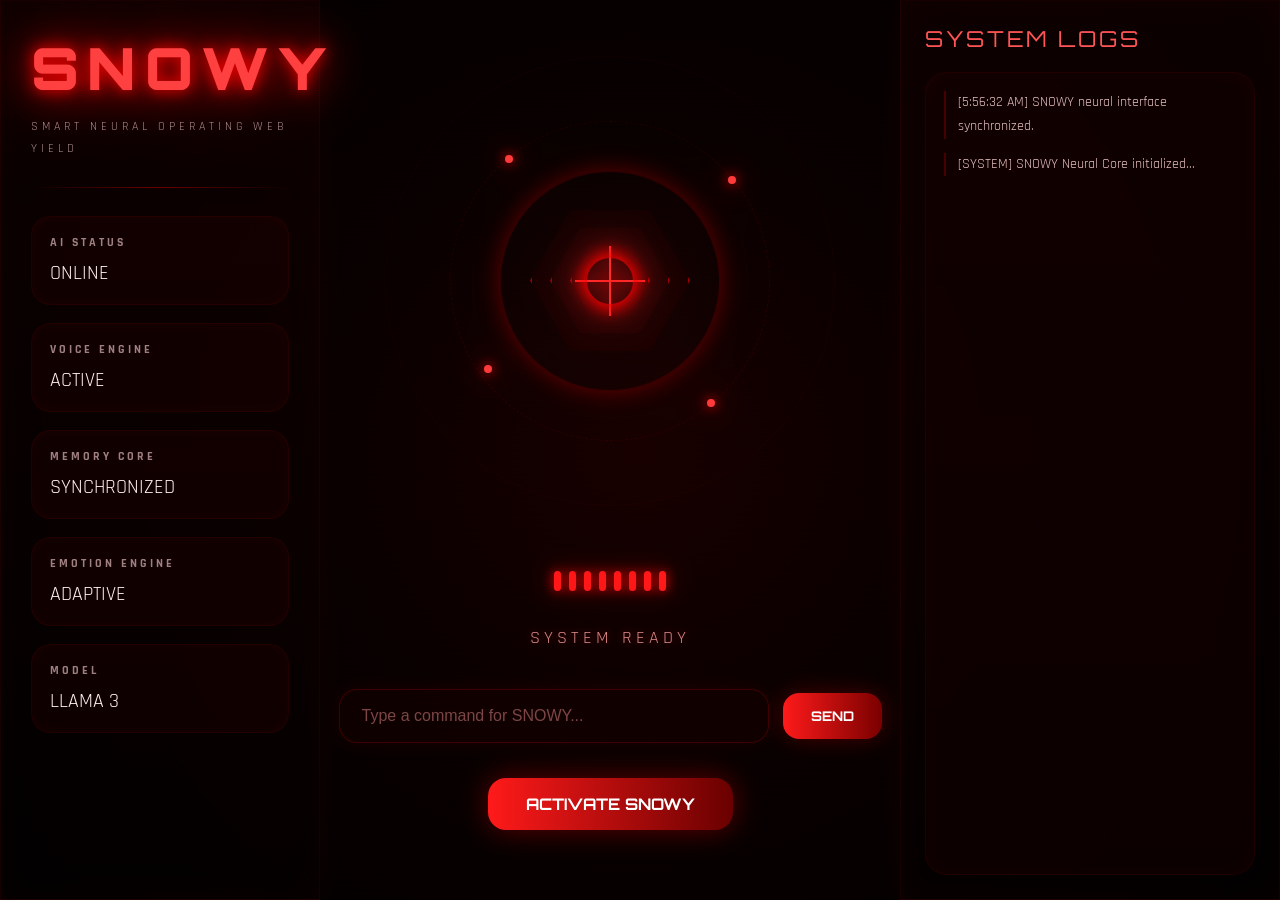
==== Frontend/index.html @ 241a29af "Initial SNOWY commit" ====
<!DOCTYPE html>
<html lang="en">

<head>

<meta charset="UTF-8">
<meta name="viewport" content="width=device-width, initial-scale=1.0">

<title>SNOWY Neural Core</title>

<link rel="preconnect" href="https://fonts.googleapis.com">
<link rel="preconnect" href="https://fonts.gstatic.com" crossorigin>

<link href="https://fonts.googleapis.com/css2?family=Orbitron:wght@400;600;700;900&family=Rajdhani:wght@400;500;600;700&display=swap" rel="stylesheet">

<link rel="stylesheet" href="styles.css">

</head>

<body>

<div class="dashboard">

<div class="panel left-panel">

<div class="logo">
SNOWY
</div>

<div class="subtitle">
Smart Neural Operating Web Yield
</div>

<div class="divider"></div>

<div class="system-card">
<h3>AI STATUS</h3>
<p>ONLINE</p>
</div>

<div class="system-card">
<h3>VOICE ENGINE</h3>
<p>ACTIVE</p>
</div>

<div class="system-card">
<h3>MEMORY CORE</h3>
<p>SYNCHRONIZED</p>
</div>

<div class="system-card">
<h3>EMOTION ENGINE</h3>
<p>ADAPTIVE</p>
</div>

<div class="system-card">
<h3>MODEL</h3>
<p>LLAMA 3</p>
</div>

</div>

<div class="center-panel">

<div class="hologram-core" id="core">

<div class="energy-ring energy-ring1"></div>
<div class="energy-ring energy-ring2"></div>
<div class="energy-ring energy-ring3"></div>

<div class="hex-core">

<div class="hex-layer hex1"></div>
<div class="hex-layer hex2"></div>
<div class="hex-layer hex3"></div>

<div class="neural-symbol">

<div class="symbol-line line1"></div>
<div class="symbol-line line2"></div>
<div class="symbol-line line3"></div>

</div>

</div>

<div class="particle particle1"></div>
<div class="particle particle2"></div>
<div class="particle particle3"></div>
<div class="particle particle4"></div>

</div>

<div class="wave-container">

<div class="bar"></div>
<div class="bar"></div>
<div class="bar"></div>
<div class="bar"></div>
<div class="bar"></div>
<div class="bar"></div>
<div class="bar"></div>
<div class="bar"></div>

</div>

<div class="status" id="status">
SYSTEM READY
</div>

<div class="chat-input-container">

<input
type="text"
id="chatInput"
placeholder="Type a command for SNOWY..."
autocomplete="off"
/>

<button id="sendBtn">
SEND
</button>

</div>

<button class="activate-btn" onclick="startSnowy()">
ACTIVATE SNOWY
</button>

</div>

<div class="panel right-panel">

<div class="logs-title">
SYSTEM LOGS
</div>

<div class="log-box" id="logs">

<div class="log">
[SYSTEM] SNOWY Neural Core initialized...
</div>

</div>

</div>

</div>

<script src="app.js"></script>

</body>
</html>
---- Frontend/styles.css ----
*{
    margin:0;
    padding:0;
    box-sizing:border-box;
}

body{

    background:
    radial-gradient(circle at center,
    #180000 0%,
    #090000 40%,
    #000000 100%);

    overflow:hidden;

    color:#ffd6d6;

    font-family:'Rajdhani',sans-serif;

    height:100vh;

}

/* 🌌 BACKGROUND */

body::before{

    content:"";

    position:fixed;

    width:200%;
    height:200%;

    background:
    radial-gradient(circle,
    rgba(255,0,0,0.18) 1px,
    transparent 1px);

    background-size:45px 45px;

    animation:bgMove 30s linear infinite;

    opacity:0.12;

    pointer-events:none;

}

body::after{

    content:"";

    position:fixed;

    inset:0;

    background:
    linear-gradient(
    rgba(255,0,0,0.03) 1px,
    transparent 1px);

    background-size:100% 4px;

    opacity:0.2;

    pointer-events:none;

}

@keyframes bgMove{

    from{
        transform:translate(0,0);
    }

    to{
        transform:translate(-300px,-300px);
    }

}

/* 🌐 DASHBOARD */

.dashboard{

    position:relative;

    z-index:2;

    display:grid;

    grid-template-columns:320px 1fr 380px;

    height:100vh;

}

/* 🧊 PANELS */

.panel{

    background:
    linear-gradient(
    180deg,
    rgba(20,0,0,0.55),
    rgba(5,0,0,0.35));

    border:
    1px solid rgba(255,0,0,0.08);

    backdrop-filter:blur(18px);

    box-shadow:
    inset 0 0 40px rgba(255,0,0,0.03),
    0 0 40px rgba(255,0,0,0.04);

}

/* 📡 LEFT PANEL */

.left-panel{

    padding:30px;

}

.logo{

    font-family:'Orbitron',sans-serif;

    font-size:58px;

    font-weight:900;

    letter-spacing:10px;

    color:#ff4040;

    text-shadow:
    0 0 15px #ff0000,
    0 0 45px #ff0000,
    0 0 100px rgba(255,0,0,0.45);

}

.subtitle{

    margin-top:12px;

    opacity:0.65;

    letter-spacing:4px;

    font-size:12px;

    text-transform:uppercase;

    line-height:1.8;

}

.divider{

    width:100%;

    height:1px;

    background:
    linear-gradient(
    to right,
    transparent,
    rgba(255,0,0,0.4),
    transparent);

    margin:28px 0;

}

.system-card{

    padding:18px;

    margin-bottom:18px;

    border-radius:20px;

    background:
    rgba(30,0,0,0.4);

    border:
    1px solid rgba(255,0,0,0.08);

    box-shadow:
    inset 0 0 15px rgba(255,0,0,0.04);

}

.system-card h3{

    font-size:12px;

    letter-spacing:3px;

    opacity:0.6;

    margin-bottom:10px;

}

.system-card p{

    font-size:20px;

    color:#fff0f0;

}

/* ⚡ CENTER */

.center-panel{

    position:relative;

    display:flex;

    justify-content:center;
    align-items:center;

    flex-direction:column;

    overflow:hidden;

}

/* 🔥 NEURAL REACTOR */

.hologram-core{

    position:relative;

    width:420px;
    height:420px;

    display:flex;

    justify-content:center;
    align-items:center;

}

/* 🌌 ENERGY RINGS */

.energy-ring{

    position:absolute;

    border-radius:50%;

    border:
    1px solid rgba(255,0,0,0.15);

}

.energy-ring1{

    width:220px;
    height:220px;

    animation:rotate 8s linear infinite;

    box-shadow:
    0 0 25px rgba(255,0,0,0.35);

}

.energy-ring2{

    width:320px;
    height:320px;

    border-style:dashed;

    animation:rotateReverse 16s linear infinite;

    opacity:0.7;

}

.energy-ring3{

    width:450px;
    height:450px;

    opacity:0.25;

    animation:rotate 35s linear infinite;

}

/* 🔺 HEX CORE */

.hex-core{

    position:relative;

    width:180px;
    height:180px;

    display:flex;

    justify-content:center;
    align-items:center;

}

.hex-layer{

    position:absolute;

    width:160px;
    height:160px;

    clip-path:
    polygon(
    25% 6%,
    75% 6%,
    100% 50%,
    75% 94%,
    25% 94%,
    0% 50%
    );

    border:
    2px solid rgba(255,0,0,0.55);

    background:
    rgba(255,0,0,0.03);

    box-shadow:
    0 0 25px rgba(255,0,0,0.2);

}

.hex1{

    animation:
    rotate 8s linear infinite;

}

.hex2{

    width:120px;
    height:120px;

    animation:
    rotateReverse 5s linear infinite;

}

.hex3{

    width:80px;
    height:80px;

    animation:
    rotate 3s linear infinite;

}

/* 🧠 CENTER SYMBOL */

.neural-symbol{

    position:relative;

    width:80px;
    height:80px;

    display:flex;

    justify-content:center;
    align-items:center;

}

.symbol-line{

    position:absolute;

    background:#ff2a2a;

    box-shadow:
    0 0 15px #ff0000,
    0 0 30px rgba(255,0,0,0.7);

}

.line1{

    width:70px;
    height:2px;

    animation:pulseLine 2s infinite;

}

.line2{

    width:2px;
    height:70px;

    animation:pulseLine 2s infinite;

}

.line3{

    width:50px;
    height:50px;

    border-radius:50%;

    border:
    2px solid rgba(255,0,0,0.6);

    background:none;

    animation:
    reactorPulse 3s infinite;

}

/* ✨ FLOATING PARTICLES */

.particle{

    position:absolute;

    width:8px;
    height:8px;

    border-radius:50%;

    background:#ff3a3a;

    box-shadow:
    0 0 12px #ff0000,
    0 0 30px rgba(255,0,0,0.8);

}

.particle1{

    top:20%;
    left:25%;

    animation:float1 4s infinite ease-in-out;

}

.particle2{

    top:70%;
    left:20%;

    animation:float2 5s infinite ease-in-out;

}

.particle3{

    top:25%;
    right:20%;

    animation:float3 6s infinite ease-in-out;

}

.particle4{

    bottom:20%;
    right:25%;

    animation:float1 7s infinite ease-in-out;

}

/* 🎵 AUDIO WAVE */

.wave-container{

    display:flex;

    gap:8px;

    margin-top:80px;

    z-index:5;

}

.bar{

    width:7px;

    height:20px;

    border-radius:12px;

    background:#ff1a1a;

    box-shadow:
    0 0 12px #ff0000,
    0 0 30px rgba(255,0,0,0.5);

    animation:bounce 1s infinite;

}

.bar:nth-child(2){animation-delay:0.1s;}
.bar:nth-child(3){animation-delay:0.2s;}
.bar:nth-child(4){animation-delay:0.3s;}
.bar:nth-child(5){animation-delay:0.4s;}
.bar:nth-child(6){animation-delay:0.5s;}
.bar:nth-child(7){animation-delay:0.6s;}
.bar:nth-child(8){animation-delay:0.7s;}

/* 🧠 STATUS */

.status{

    margin-top:35px;

    font-size:18px;

    letter-spacing:4px;

    opacity:0.85;

    color:#ff9f9f;

    text-shadow:
    0 0 10px rgba(255,0,0,0.5);

    min-height:28px;

}

/* 💬 INPUT */

.chat-input-container{

    margin-top:35px;

    display:flex;

    align-items:center;

    gap:14px;

    z-index:999;

}

#chatInput{

    width:430px;

    padding:17px 22px;

    border-radius:18px;

    border:
    1px solid rgba(255,0,0,0.2);

    background:
    rgba(20,0,0,0.65);

    color:#ffd6d6;

    font-size:16px;

    outline:none;

    backdrop-filter:blur(14px);

    box-shadow:
    0 0 20px rgba(255,0,0,0.08);

}

#chatInput::placeholder{

    color:#ff9a9a;

    opacity:0.45;

}

#chatInput:focus{

    border:
    1px solid rgba(255,0,0,0.55);

    box-shadow:
    0 0 30px rgba(255,0,0,0.2);

}

#sendBtn{

    padding:15px 28px;

    border:none;

    border-radius:16px;

    cursor:pointer;

    background:
    linear-gradient(
    90deg,
    #ff1a1a,
    #7a0000);

    color:#ffffff;

    font-family:'Orbitron',sans-serif;

    font-weight:700;

    transition:0.3s;

    box-shadow:
    0 0 25px rgba(255,0,0,0.25);

}

#sendBtn:hover{

    transform:translateY(-2px);

    box-shadow:
    0 0 40px rgba(255,0,0,0.55);

}

.activate-btn{

    margin-top:35px;

    padding:16px 38px;

    border:none;

    border-radius:18px;

    cursor:pointer;

    background:
    linear-gradient(
    90deg,
    #ff1a1a,
    #6a0000);

    color:#fff;

    font-family:'Orbitron',sans-serif;

    font-size:16px;

    font-weight:700;

    transition:0.4s;

    box-shadow:
    0 0 30px rgba(255,0,0,0.35);

}

.activate-btn:hover{

    transform:translateY(-3px) scale(1.03);

    box-shadow:
    0 0 60px rgba(255,0,0,0.7);

}

.right-panel{

    padding:24px;

    display:flex;

    flex-direction:column;

}

.logs-title{

    font-family:'Orbitron',sans-serif;

    font-size:22px;

    letter-spacing:3px;

    margin-bottom:20px;

    color:#ff5555;

}

.log-box{

    flex:1;

    overflow:auto;

    border-radius:22px;

    background:
    rgba(20,0,0,0.55);

    border:
    1px solid rgba(255,0,0,0.08);

    padding:18px;

    box-shadow:
    inset 0 0 25px rgba(255,0,0,0.03);

}

.log{

    margin-bottom:14px;

    font-size:14px;

    line-height:1.7;

    border-left:
    2px solid rgba(255,0,0,0.25);

    padding-left:12px;

    opacity:0.9;

}

.thinking{

    display:inline-flex;

    gap:5px;

    margin-left:8px;

}

.dot{

    width:8px;
    height:8px;

    border-radius:50%;

    background:#ff3c3c;

    animation:blink 1.2s infinite;

}

.dot:nth-child(2){
    animation-delay:0.2s;
}

.dot:nth-child(3){
    animation-delay:0.4s;
}

@keyframes rotate{

    from{
        transform:rotate(0deg);
    }

    to{
        transform:rotate(360deg);
    }

}

@keyframes rotateReverse{

    from{
        transform:rotate(360deg);
    }

    to{
        transform:rotate(0deg);
    }

}

@keyframes bounce{

    0%,100%{
        height:18px;
    }

    50%{
        height:75px;
    }

}

@keyframes blink{

    0%,100%{
        opacity:0.2;
    }

    50%{
        opacity:1;
    }

}

@keyframes reactorPulse{

    0%{
        transform:scale(1);
        opacity:0.7;
    }

    50%{
        transform:scale(1.2);
        opacity:1;
    }

    100%{
        transform:scale(1);
        opacity:0.7;
    }

}

@keyframes pulseLine{

    0%,100%{
        opacity:0.5;
    }

    50%{
        opacity:1;
    }

}

@keyframes float1{

    0%{
        transform:translateY(0px);
    }

    50%{
        transform:translateY(-18px);
    }

    100%{
        transform:translateY(0px);
    }

}

@keyframes float2{

    0%{
        transform:translateX(0px);
    }

    50%{
        transform:translateX(18px);
    }

    100%{
        transform:translateX(0px);
    }

}

@keyframes float3{

    0%{
        transform:
        translateY(0px)
        translateX(0px);
    }

    50%{
        transform:
        translateY(-12px)
        translateX(12px);
    }

    100%{
        transform:
        translateY(0px)
        translateX(0px);
    }

}

@media(max-width:1100px){

.dashboard{
    grid-template-columns:1fr;
}

.left-panel,
.right-panel{
    display:none;
}

#chatInput{
    width:260px;
}

}

/* 🌈 EMOTIONAL VISUAL STATES */

.mood-calm .hologram-core{

    filter:
    drop-shadow(0 0 25px rgba(255,80,80,0.35));

}

.mood-happy .hologram-core{

    filter:
    drop-shadow(0 0 45px rgba(255,120,120,0.85));

    animation:
    reactorPulse 2s infinite;

}

.mood-sad .hologram-core{

    filter:
    drop-shadow(0 0 18px rgba(120,120,255,0.35));

    opacity:0.8;

}

.mood-focus .hologram-core{

    filter:
    drop-shadow(0 0 55px rgba(255,40,40,0.95));

}

.mood-system .hologram-core{

    animation:
    flicker 0.15s infinite;

}

@keyframes flicker{

    0%{
        opacity:1;
    }

    50%{
        opacity:0.4;
    }

    100%{
        opacity:1;
    }

}

/* 🌌 THINKING MODE */

.thinking-active .hologram-core{

    animation:
    reactorPulse 1.4s infinite;

    filter:
    drop-shadow(
    0 0 75px rgba(255,0,0,1)
    );

}

.thinking-active .energy-ring1{

    animation:
    rotate 1.8s linear infinite;

}

.thinking-active .energy-ring2{

    animation:
    rotateReverse 3s linear infinite;

}

.thinking-active .particle{

    transform:scale(1.4);

}

/* 🗣️ SPEAKING REACTOR MODE */

.speaking-active .hologram-core{

    animation:
    reactorPulse 1.2s infinite;

    filter:
    drop-shadow(
    0 0 65px rgba(255,40,40,0.95)
    );

}

.speaking-active .energy-ring1{

    animation:
    rotate 2s linear infinite;

}

.speaking-active .energy-ring2{

    animation:
    rotateReverse 4s linear infinite;

}

.speaking-active .bar{

    animation-duration:0.45s;

}

/* 😴 IDLE BREATHING */

.idle-breathing .hologram-core{

    animation:
    idleBreathing 5s ease-in-out infinite;

}

@keyframes idleBreathing{

    0%{
        transform:scale(1);
    }

    50%{
        transform:scale(1.03);
    }

    100%{
        transform:scale(1);
    }

}

/* 🌌 SMOOTH TRANSITIONS */

.hologram-core,
.energy-ring,
.bar,
.particle{

    transition:
    all 0.45s ease;

}

/* 🌌 CUSTOM SCROLLBAR */

.log-box::-webkit-scrollbar{

    width:6px;

}

.log-box::-webkit-scrollbar-track{

    background:
    rgba(20,0,0,0.25);

}

.log-box::-webkit-scrollbar-thumb{

    background:
    rgba(255,0,0,0.35);

    border-radius:12px;

}

.log-box::-webkit-scrollbar-thumb:hover{

    background:
    rgba(255,0,0,0.6);

}
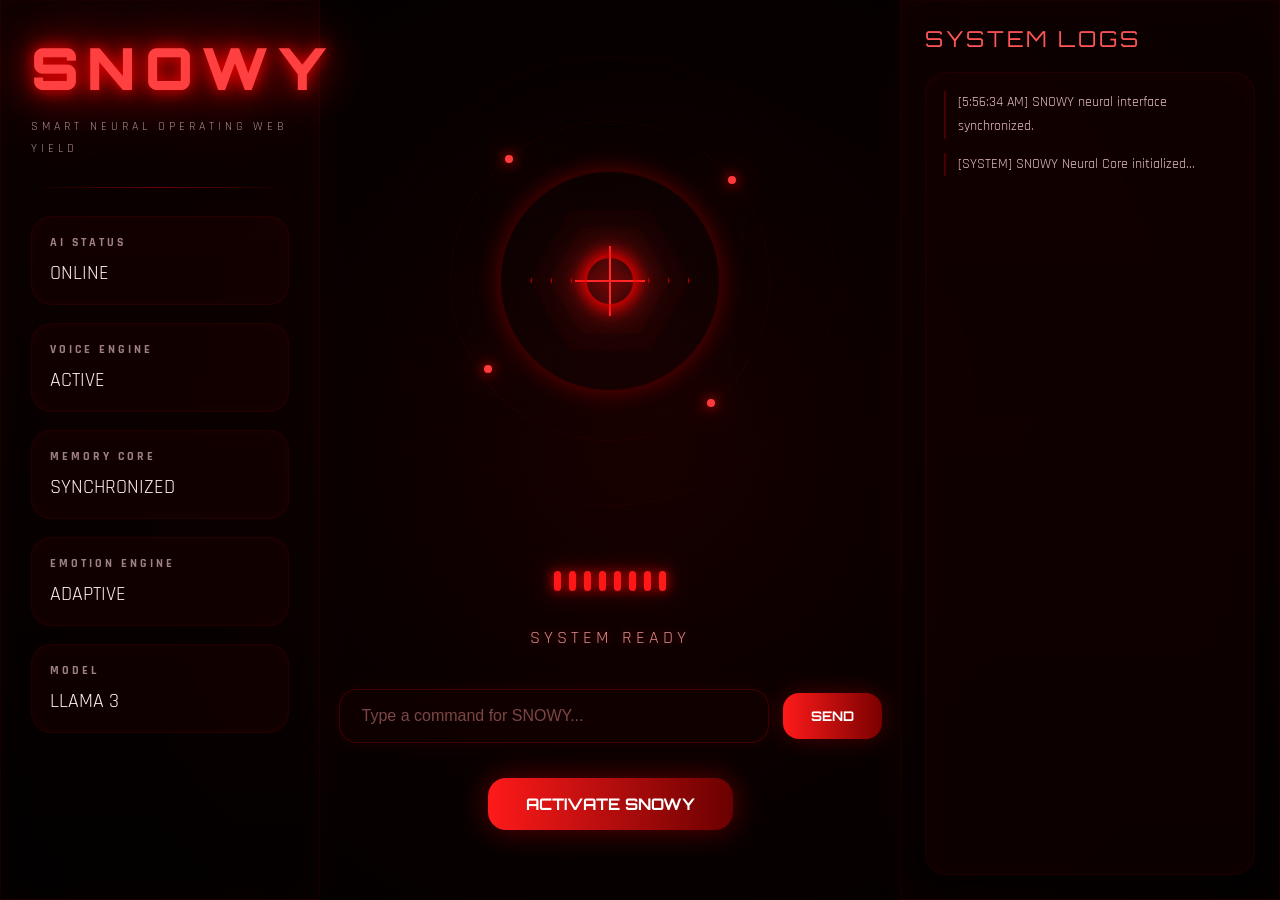
==== commit b9e9a211: "Add PWA support" ====
--- a/Frontend/index.html
+++ b/Frontend/index.html
@@ -2,6 +2,10 @@
 <html lang="en">
 
 <head>
+
+<link rel="manifest" href="manifest.json">
+
+<meta name="theme-color" content="#00ffff">
 
 <meta charset="UTF-8">
 <meta name="viewport" content="width=device-width, initial-scale=1.0">
@@ -149,5 +153,11 @@
 
 <script src="app.js"></script>
 
+<script>
+if ("serviceWorker" in navigator) {
+    navigator.serviceWorker.register("service-worker.js");
+}
+</script>
+
 </body>
 </html>
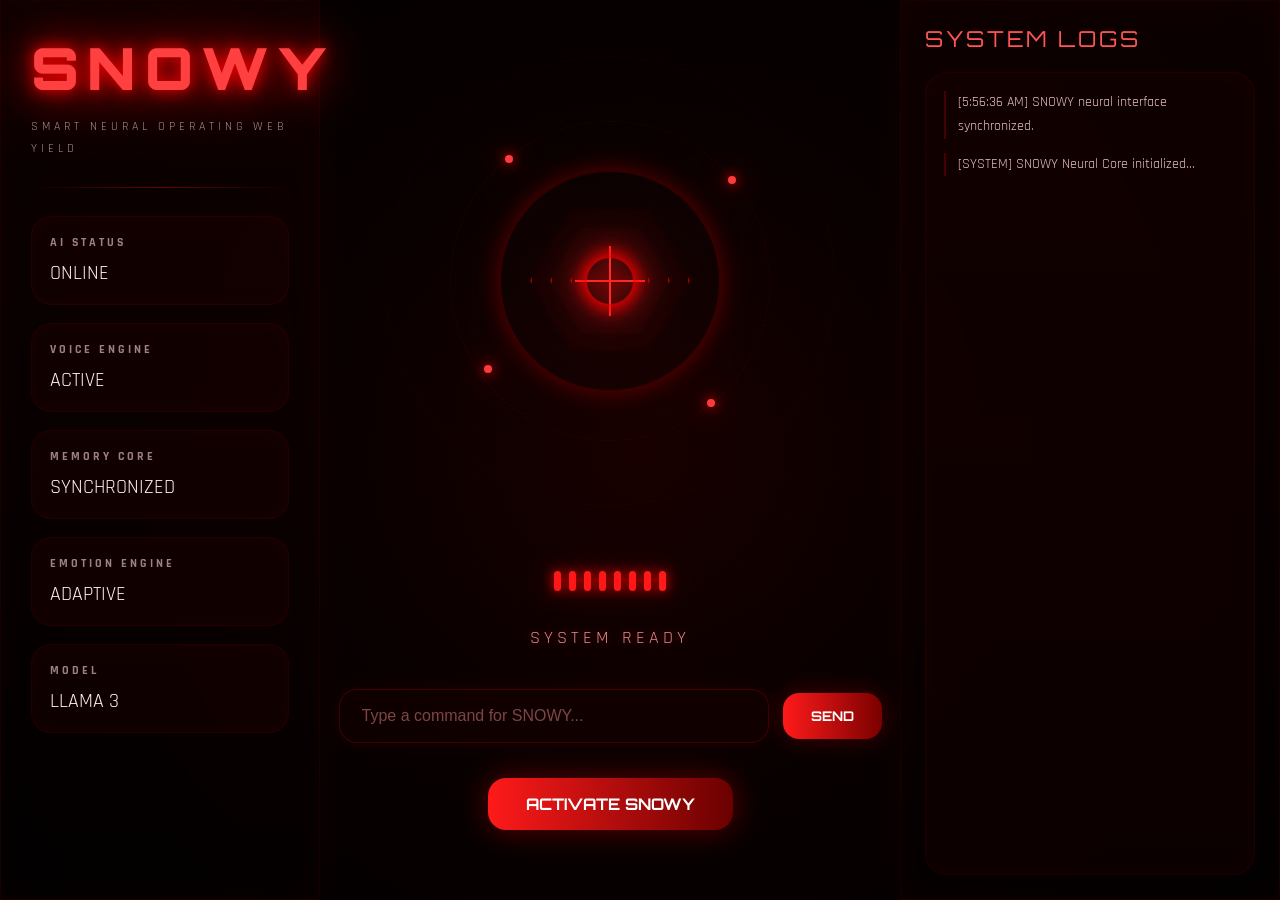
==== commit d60578a8: "Move backend URL to config" ====
--- a/Frontend/index.html
+++ b/Frontend/index.html
@@ -151,6 +151,8 @@
 
 </div>
 
+<script src="config.js"></script>
+
 <script src="app.js"></script>
 
 <script>
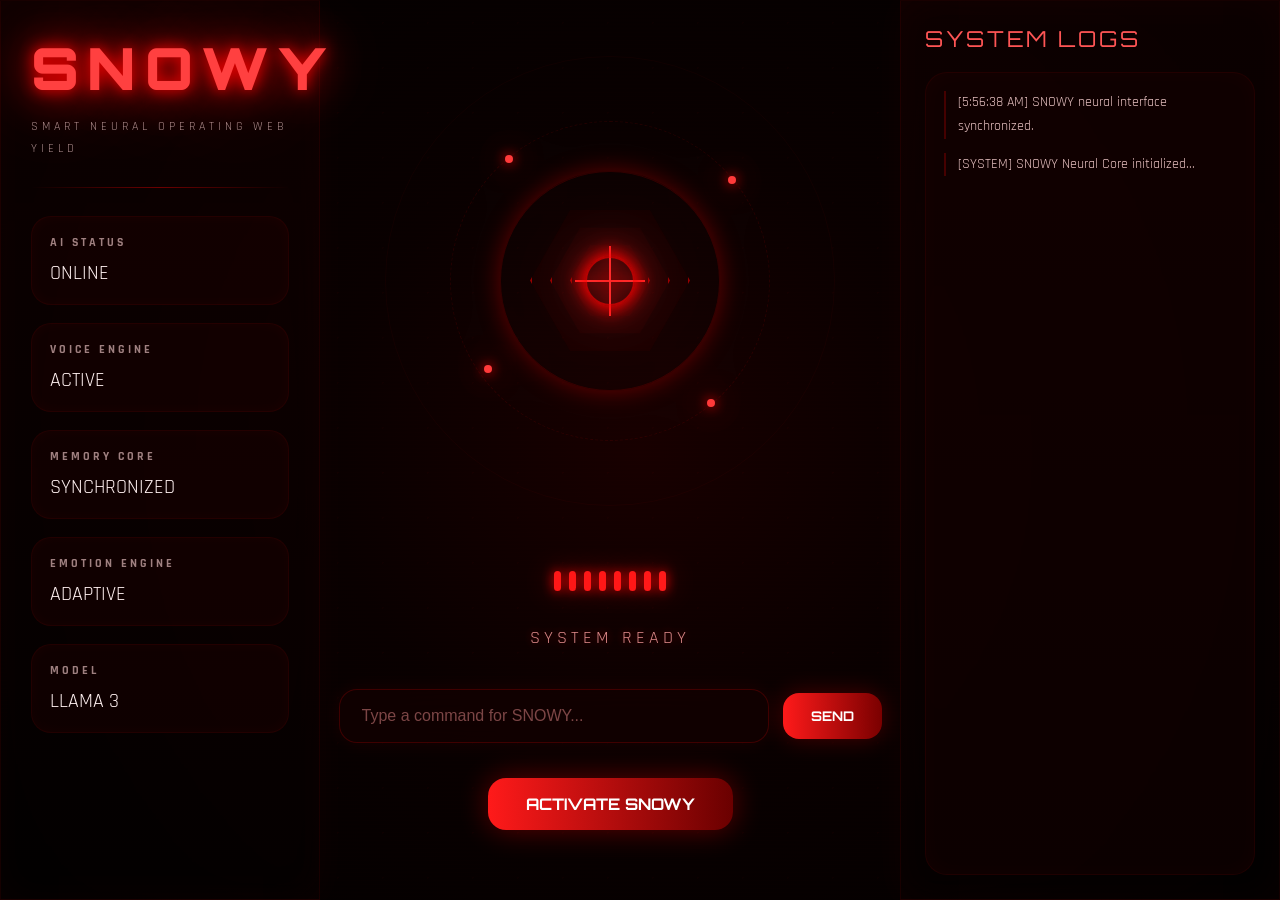
==== commit 2b1c2671: "Fix app loading" ====
--- a/Frontend/index.html
+++ b/Frontend/index.html
@@ -151,9 +151,9 @@
 
 </div>
 
-<script src="config.js"></script>
+<script src="./config.js"></script>
 
-<script src="app.js"></script>
+<script defer src="./app.js"></script>
 
 <script>
 if ("serviceWorker" in navigator) {
